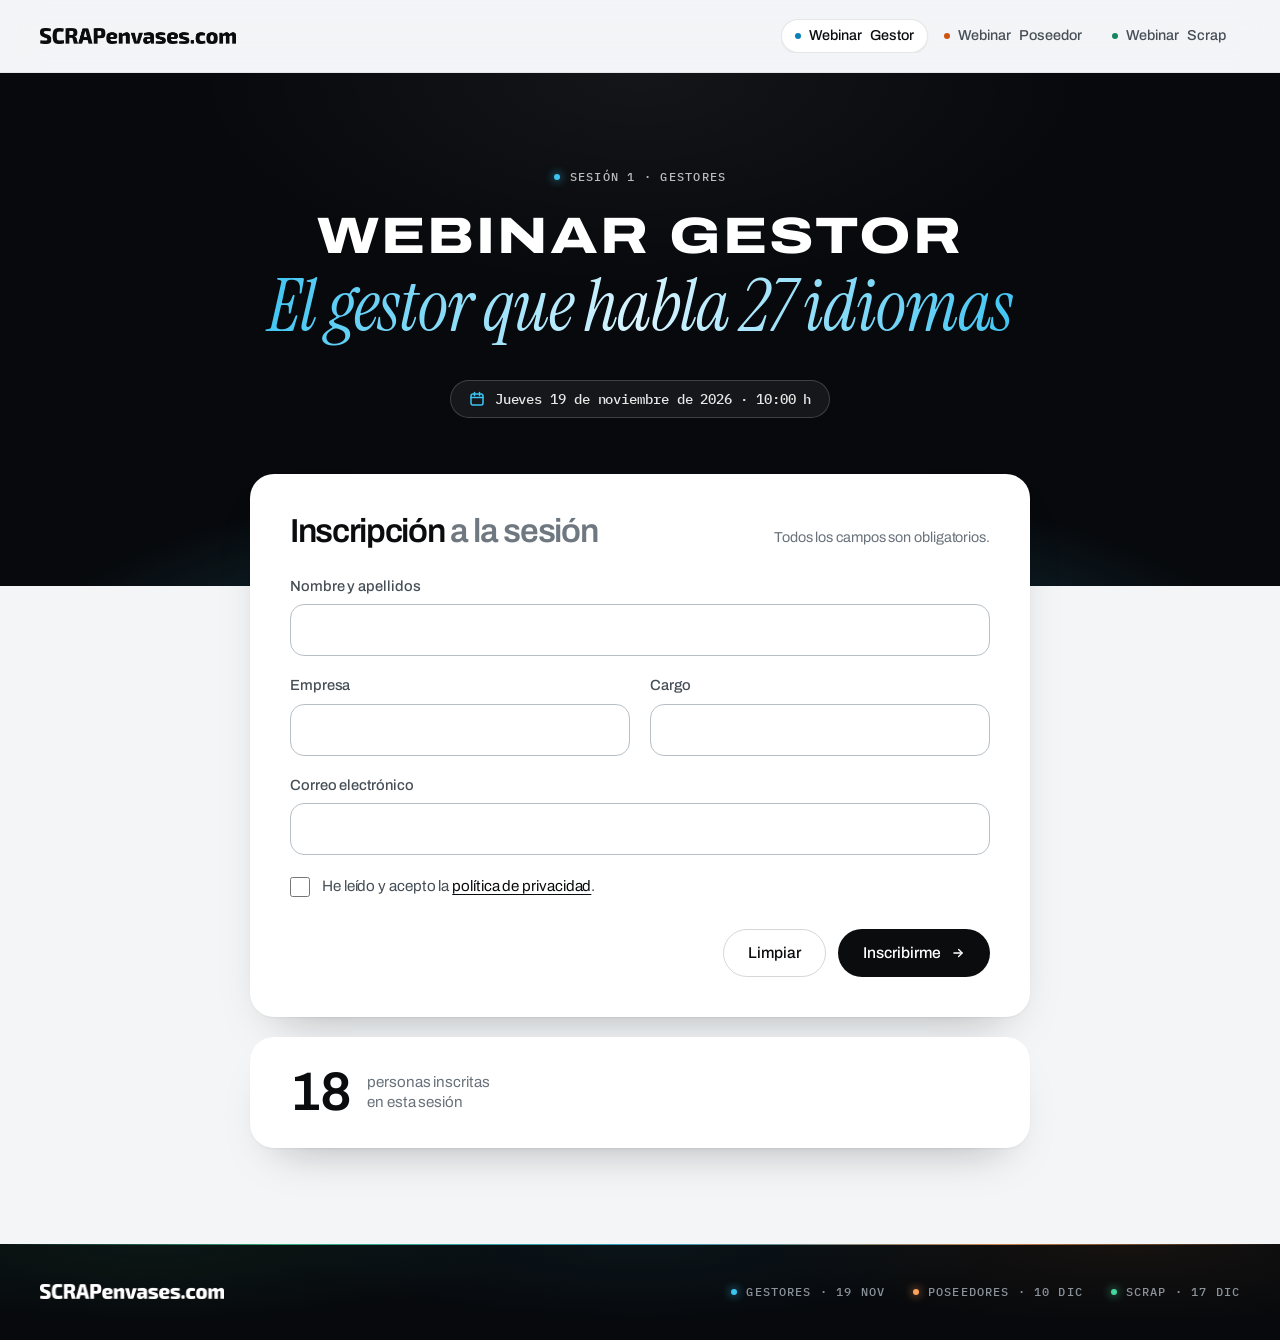
==== public/index.html @ 8e7fa00b "subida" ====
<!doctype html>
<html lang="es">
<head>
  <meta charset="utf-8">
  <meta name="viewport" content="width=device-width, initial-scale=1">
  <title>Webinars · SCRAPenvases.com</title>
  <link rel="icon" href="favicon.ico">
  <link rel="preconnect" href="https://fonts.googleapis.com">
  <link rel="preconnect" href="https://fonts.gstatic.com" crossorigin>
  <link rel="stylesheet" href="https://fonts.googleapis.com/css2?family=Archivo:wdth,wght@62..125,400..800&family=Instrument+Serif:ital@1&family=IBM+Plex+Mono:wght@500&display=swap">
  <link rel="stylesheet" href="styles.css">
</head>
<body>
  <header class="nav">
    <div class="wrap nav__in">
      <a class="nav__logo" href="#gestor" aria-label="SCRAPenvases.com — webinars">
        <img src="img/logo-scrapenvases.png" alt="SCRAPenvases.com" width="760" height="59">
      </a>
      <nav class="tabs" role="tablist" aria-label="Sesiones">
        <button type="button" class="tab s-gestor" role="tab" id="tab-gestor" aria-controls="panel-gestor" data-tab="gestor"><span class="tab-prefix">Webinar </span>Gestor</button>
        <button type="button" class="tab s-poseedor" role="tab" id="tab-poseedor" aria-controls="panel-poseedor" data-tab="poseedor"><span class="tab-prefix">Webinar </span>Poseedor</button>
        <button type="button" class="tab s-scrap" role="tab" id="tab-scrap" aria-controls="panel-scrap" data-tab="scrap"><span class="tab-prefix">Webinar </span>Scrap</button>
      </nav>
    </div>
  </header>

  <main>

    <!-- ============ SESIÓN 1 · WEBINAR GESTOR ============ -->
    <section class="panel s-gestor" role="tabpanel" id="panel-gestor" aria-labelledby="tab-gestor">
      <header class="hero">
        <div class="wrap">
          <p class="kicker">Sesión 1 · Gestores</p>
          <h1 class="hero__title">
            <span class="hero__a">Webinar Gestor</span>
            <span class="hero__b">El gestor que habla 27 idiomas</span>
          </h1>
          <p class="when">
            <svg aria-hidden="true" viewBox="0 0 16 16" width="16" height="16"><rect x="2" y="3" width="12" height="11" rx="2" fill="none" stroke="currentColor" stroke-width="1.5"/><path d="M2 6.5h12M5.5 1.5v3M10.5 1.5v3" stroke="currentColor" stroke-width="1.5" stroke-linecap="round"/></svg>
            <time datetime="2026-11-19T10:00">Jueves 19 de noviembre de 2026 · 10:00 h</time>
          </p>
        </div>
      </header>

      <div class="wrap wrap--narrow content">
        <form class="card" id="form-gestor" data-sesion="gestor" data-titulo="Sesión 1 · Gestores">
          <div class="card__head">
            <h2>Inscripción <span class="hl">a la sesión</span></h2>
            <p class="card__note">Todos los campos son obligatorios.</p>
          </div>

          <div class="grid">
            <div class="field full">
              <label for="gestor-nombre">Nombre y apellidos</label>
              <input id="gestor-nombre" name="nombre" type="text" autocomplete="name" required>
            </div>
            <div class="field">
              <label for="gestor-empresa">Empresa</label>
              <input id="gestor-empresa" name="empresa" type="text" autocomplete="organization" required>
            </div>
            <div class="field">
              <label for="gestor-cargo">Cargo</label>
              <input id="gestor-cargo" name="cargo" type="text" autocomplete="organization-title" required>
            </div>
            <div class="field full">
              <label for="gestor-correo">Correo electrónico</label>
              <input id="gestor-correo" name="correo" type="email" autocomplete="email" required>
            </div>
            <div class="field full check">
              <input id="gestor-privacidad" name="privacidad" type="checkbox" required>
              <label for="gestor-privacidad">He leído y acepto la <a href="https://scrapenvases.com/politica-privacidad" target="_blank" rel="noopener">política de privacidad</a>.</label>
            </div>
            <div class="hp" aria-hidden="true">
              <label for="gestor-web">No rellenar</label>
              <input id="gestor-web" name="web" type="text" tabindex="-1" autocomplete="off">
            </div>
          </div>

          <div class="actions">
            <button type="reset" class="btn btn--ghost">Limpiar</button>
            <button type="submit" class="btn btn--primary">Inscribirme</button>
          </div>
        </form>

        <div class="card done" data-done="gestor" tabindex="-1" hidden>
          <span class="done__check" aria-hidden="true"><svg viewBox="0 0 24 24" width="22" height="22" fill="none" stroke="currentColor" stroke-width="2.4" stroke-linecap="round" stroke-linejoin="round"><path d="m5 12.5 4.5 4.5L19 7.5"/></svg></span>
          <h2>Inscripción <span class="hl">confirmada</span></h2>
          <p class="done__text">Te esperamos en la Sesión 1 · Gestores, el jueves 19 de noviembre de 2026 a las 10:00 h.</p>
          <button type="button" class="btn btn--ghost" data-otra="gestor">Inscribir a otra persona</button>
        </div>

        <section class="card stat-public">
          <span class="stat__num" data-count="gestor">18</span>
          <span class="stat__label">personas inscritas<br>en esta sesión</span>
        </section>
      </div>
    </section>

    <!-- ============ SESIÓN 2 · WEBINAR POSEEDOR ============ -->
    <section class="panel s-poseedor" role="tabpanel" id="panel-poseedor" aria-labelledby="tab-poseedor" hidden>
      <header class="hero">
        <div class="wrap">
          <p class="kicker">Sesión 2 · Poseedores</p>
          <h1 class="hero__title">
            <span class="hero__a">Webinar Poseedor</span>
            <span class="hero__b">El incentivo que no llega</span>
          </h1>
          <p class="when">
            <svg aria-hidden="true" viewBox="0 0 16 16" width="16" height="16"><rect x="2" y="3" width="12" height="11" rx="2" fill="none" stroke="currentColor" stroke-width="1.5"/><path d="M2 6.5h12M5.5 1.5v3M10.5 1.5v3" stroke="currentColor" stroke-width="1.5" stroke-linecap="round"/></svg>
            <time datetime="2026-12-10T10:00">Jueves 10 de diciembre de 2026 · 10:00 h</time>
          </p>
        </div>
      </header>

      <div class="wrap wrap--narrow content">
        <form class="card" id="form-poseedor" data-sesion="poseedor" data-titulo="Sesión 2 · Poseedores">
          <div class="card__head">
            <h2>Inscripción <span class="hl">a la sesión</span></h2>
            <p class="card__note">Todos los campos son obligatorios.</p>
          </div>

          <div class="grid">
            <div class="field full">
              <label for="poseedor-nombre">Nombre y apellidos</label>
              <input id="poseedor-nombre" name="nombre" type="text" autocomplete="name" required>
            </div>
            <div class="field">
              <label for="poseedor-empresa">Empresa</label>
              <input id="poseedor-empresa" name="empresa" type="text" autocomplete="organization" required>
            </div>
            <div class="field">
              <label for="poseedor-cargo">Cargo</label>
              <input id="poseedor-cargo" name="cargo" type="text" autocomplete="organization-title" required>
            </div>
            <div class="field full">
              <label for="poseedor-correo">Correo electrónico</label>
              <input id="poseedor-correo" name="correo" type="email" autocomplete="email" required>
            </div>
            <div class="field full check">
              <input id="poseedor-privacidad" name="privacidad" type="checkbox" required>
              <label for="poseedor-privacidad">He leído y acepto la <a href="https://scrapenvases.com/politica-privacidad" target="_blank" rel="noopener">política de privacidad</a>.</label>
            </div>
            <div class="hp" aria-hidden="true">
              <label for="poseedor-web">No rellenar</label>
              <input id="poseedor-web" name="web" type="text" tabindex="-1" autocomplete="off">
            </div>
          </div>

          <div class="actions">
            <button type="reset" class="btn btn--ghost">Limpiar</button>
            <button type="submit" class="btn btn--primary">Inscribirme</button>
          </div>
        </form>

        <div class="card done" data-done="poseedor" tabindex="-1" hidden>
          <span class="done__check" aria-hidden="true"><svg viewBox="0 0 24 24" width="22" height="22" fill="none" stroke="currentColor" stroke-width="2.4" stroke-linecap="round" stroke-linejoin="round"><path d="m5 12.5 4.5 4.5L19 7.5"/></svg></span>
          <h2>Inscripción <span class="hl">confirmada</span></h2>
          <p class="done__text">Te esperamos en la Sesión 2 · Poseedores, el jueves 10 de diciembre de 2026 a las 10:00 h.</p>
          <button type="button" class="btn btn--ghost" data-otra="poseedor">Inscribir a otra persona</button>
        </div>

        <section class="card stat-public">
          <span class="stat__num" data-count="poseedor">24</span>
          <span class="stat__label">personas inscritas<br>en esta sesión</span>
        </section>
      </div>
    </section>

    <!-- ============ SESIÓN 3 · WEBINAR SCRAP ============ -->
    <section class="panel s-scrap" role="tabpanel" id="panel-scrap" aria-labelledby="tab-scrap" hidden>
      <header class="hero">
        <div class="wrap">
          <p class="kicker">Sesión 3 · SCRAP</p>
          <h1 class="hero__title">
            <span class="hero__a">Webinar Scrap</span>
            <span class="hero__b">El dato que no llega a tu plataforma</span>
          </h1>
          <p class="when">
            <svg aria-hidden="true" viewBox="0 0 16 16" width="16" height="16"><rect x="2" y="3" width="12" height="11" rx="2" fill="none" stroke="currentColor" stroke-width="1.5"/><path d="M2 6.5h12M5.5 1.5v3M10.5 1.5v3" stroke="currentColor" stroke-width="1.5" stroke-linecap="round"/></svg>
            <time datetime="2026-12-17T10:00">Jueves 17 de diciembre de 2026 · 10:00 h</time>
          </p>
        </div>
      </header>

      <div class="wrap wrap--narrow content">
        <form class="card" id="form-scrap" data-sesion="scrap" data-titulo="Sesión 3 · SCRAP">
          <div class="card__head">
            <h2>Inscripción <span class="hl">a la sesión</span></h2>
            <p class="card__note">Todos los campos son obligatorios.</p>
          </div>

          <div class="grid">
            <div class="field full">
              <label for="scrap-nombre">Nombre y apellidos</label>
              <input id="scrap-nombre" name="nombre" type="text" autocomplete="name" required>
            </div>
            <div class="field">
              <label for="scrap-empresa">Empresa</label>
              <input id="scrap-empresa" name="empresa" type="text" autocomplete="organization" required>
            </div>
            <div class="field">
              <label for="scrap-cargo">Cargo</label>
              <input id="scrap-cargo" name="cargo" type="text" autocomplete="organization-title" required>
            </div>
            <div class="field full">
              <label for="scrap-correo">Correo electrónico</label>
              <input id="scrap-correo" name="correo" type="email" autocomplete="email" required>
            </div>
            <div class="field full check">
              <input id="scrap-privacidad" name="privacidad" type="checkbox" required>
              <label for="scrap-privacidad">He leído y acepto la <a href="https://scrapenvases.com/politica-privacidad" target="_blank" rel="noopener">política de privacidad</a>.</label>
            </div>
            <div class="hp" aria-hidden="true">
              <label for="scrap-web">No rellenar</label>
              <input id="scrap-web" name="web" type="text" tabindex="-1" autocomplete="off">
            </div>
          </div>

          <div class="actions">
            <button type="reset" class="btn btn--ghost">Limpiar</button>
            <button type="submit" class="btn btn--primary">Inscribirme</button>
          </div>
        </form>

        <div class="card done" data-done="scrap" tabindex="-1" hidden>
          <span class="done__check" aria-hidden="true"><svg viewBox="0 0 24 24" width="22" height="22" fill="none" stroke="currentColor" stroke-width="2.4" stroke-linecap="round" stroke-linejoin="round"><path d="m5 12.5 4.5 4.5L19 7.5"/></svg></span>
          <h2>Inscripción <span class="hl">confirmada</span></h2>
          <p class="done__text">Te esperamos en la Sesión 3 · SCRAP, el jueves 17 de diciembre de 2026 a las 10:00 h.</p>
          <button type="button" class="btn btn--ghost" data-otra="scrap">Inscribir a otra persona</button>
        </div>

        <section class="card stat-public">
          <span class="stat__num" data-count="scrap">11</span>
          <span class="stat__label">personas inscritas<br>en esta sesión</span>
        </section>
      </div>
    </section>

  </main>

  <footer class="foot">
    <div class="wrap foot__in">
      <img src="img/logo-scrapenvases-blanco.png" alt="SCRAPenvases.com" width="760" height="59" loading="lazy">
      <ul class="foot__sessions">
        <li class="s-gestor">Gestores · 19 nov</li>
        <li class="s-poseedor">Poseedores · 10 dic</li>
        <li class="s-scrap">SCRAP · 17 dic</li>
      </ul>
    </div>
  </footer>

  <div class="toast" id="toast" role="status" aria-live="polite"></div>

  <script src="app.js"></script>
</body>
</html>
---- public/styles.css ----
/* ==========================================================
   Webinars · SCRAPenvases.com
   Versión sencilla del estilo de scrapenvases.com: fondo claro, tarjetas
   blancas, Archivo + IBM Plex Mono, píldoras negras con flecha, cabecera
   oscura con titular en dos voces y un color por perfil
   (gestores azul, poseedores naranja, SCRAP verde).
   ========================================================== */

:root {
  --paper: #f3f5f7;
  --white: #ffffff;
  --ink: #0b0c0e;
  --ink-2: #6f7881;          /* segundo tono de los titulares */
  --ink-soft: #464e56;
  --ink-faint: #69727b;
  --line: #dde2e7;
  --line-soft: #e9edf0;
  --field-line: #b7bfc6;
  --black: #07090c;

  --err: #a8321f;
  --err-bg: #fbeae6;

  --f-head: "Archivo", system-ui, -apple-system, "Segoe UI", sans-serif;
  --f-mono: "IBM Plex Mono", ui-monospace, monospace;
  --f-serif: "Instrument Serif", Georgia, serif;

  --radius: 24px;
  --ease: cubic-bezier(.16, 1, .3, 1);
  --shadow: 0 1px 2px rgba(11, 12, 14, .05), 0 24px 48px -28px rgba(11, 12, 14, .35);
  --nav-h: 72px;
}

/* Color de cada perfil: --acc sobre oscuro, --acc-ink sobre blanco */
.s-gestor   { --acc: #3cc4f2; --acc-pale: #d8f4ff; --acc-ink: #0a7fb5; }
.s-poseedor { --acc: #ffa25a; --acc-pale: #ffe7cc; --acc-ink: #cc5410; }
.s-scrap    { --acc: #45d69e; --acc-pale: #d4fbe7; --acc-ink: #13865d; }

*, *::before, *::after { box-sizing: border-box; }
html { background: var(--black); -webkit-text-size-adjust: 100%; }
body {
  display: flex;
  flex-direction: column;
  min-height: 100vh;
  margin: 0;
  background: var(--paper);
  color: var(--ink);
  font: 400 1.0625rem/1.6 var(--f-head);
  letter-spacing: -.005em;
  -webkit-font-smoothing: antialiased;
}
main { flex: 1; }
h1, h2 { margin: 0; font-weight: 600; line-height: 1.04; letter-spacing: -.035em; text-wrap: balance; }
p { margin: 0; }
:focus-visible { outline: 2px solid #0075a8; outline-offset: 3px; border-radius: 6px; }

.wrap { width: 100%; max-width: 1280px; margin: 0 auto; padding: 0 40px; }
.wrap--narrow { max-width: 860px; }
.hl { color: var(--ink-2); }

/* ---------- Barra superior ---------- */
.nav {
  position: sticky;
  top: 0;
  z-index: 50;
  background: rgba(243, 245, 247, .82);
  -webkit-backdrop-filter: saturate(1.6) blur(18px);
          backdrop-filter: saturate(1.6) blur(18px);
  border-bottom: 1px solid rgba(11, 12, 14, .06);
}
.nav__in {
  display: flex;
  align-items: center;
  flex-wrap: wrap;
  gap: 0 24px;
  min-height: var(--nav-h);
}
.nav__logo { flex: none; }
.nav__logo img { display: block; width: 196px; height: auto; }

.tabs {
  display: flex;
  gap: 2px;
  margin-left: auto;
  min-width: 0;
  overflow-x: auto;
  scrollbar-width: none;
}
.tab {
  display: inline-flex;
  align-items: center;
  gap: 8px;
  padding: 8px 14px;
  border: 0;
  border-radius: 999px;
  background: none;
  font: 500 .9rem/1.2 var(--f-head);
  color: var(--ink-soft);
  white-space: nowrap;
  cursor: pointer;
  transition: color .2s, background-color .2s;
}
.tab::before {
  content: "";
  flex: none;
  width: 6px;
  height: 6px;
  border-radius: 50%;
  background: var(--acc-ink);
}
.tab:hover { color: var(--ink); background: rgba(11, 12, 14, .05); }
.tab[aria-selected="true"] {
  color: var(--ink);
  background: var(--white);
  box-shadow: 0 1px 2px rgba(11, 12, 14, .06), inset 0 0 0 1px rgba(11, 12, 14, .1);
}

/* ---------- Cabecera oscura de cada sesión ---------- */
.panel[hidden] { display: none; }

.hero {
  position: relative;
  isolation: isolate;
  overflow: hidden;
  padding: 88px 0 168px;
  background: var(--black);
  color: #fff;
  text-align: center;
}
.hero::before {   /* luz del color del perfil al pie de la cabecera */
  content: "";
  position: absolute;
  inset: 0;
  z-index: -1;
  background:
    radial-gradient(70% 60% at 50% 120%, color-mix(in srgb, var(--acc) 34%, transparent), transparent 72%),
    radial-gradient(50% 60% at 50% 0%, rgba(255, 255, 255, .05), transparent 70%);
}
.kicker {
  display: inline-flex;
  align-items: center;
  gap: 10px;
  font: 500 .78rem/1.4 var(--f-mono);
  letter-spacing: .1em;
  text-transform: uppercase;
  color: rgba(255, 255, 255, .72);
}
.kicker::before {
  content: "";
  width: 6px;
  height: 6px;
  border-radius: 50%;
  background: var(--acc);
  box-shadow: 0 0 10px var(--acc);
}
.hero__title {
  display: flex;
  flex-direction: column;
  align-items: center;
  margin: 22px 0 30px;
  line-height: 1;
  letter-spacing: 0;
}
.hero__a {
  font: 800 clamp(1.5rem, 4vw, 3.2rem)/1.05 var(--f-head);
  font-stretch: 125%;
  font-variation-settings: "wdth" 125;
  letter-spacing: .04em;
  text-transform: uppercase;
  color: #fff;
}
.hero__b {
  max-width: 14em;
  margin-top: .08em;
  padding: 0 .12em .12em;
  font: italic 400 clamp(2.4rem, 5.6vw, 5rem)/1 var(--f-serif);
  letter-spacing: -.015em;
  text-wrap: balance;
  background: linear-gradient(100deg, var(--acc) 0%, var(--acc-pale) 50%, var(--acc) 100%);
  -webkit-background-clip: text;
          background-clip: text;
  color: transparent;
}
.when {
  display: inline-flex;
  align-items: center;
  gap: 10px;
  padding: 10px 18px;
  border: 1px solid rgba(255, 255, 255, .18);
  border-radius: 999px;
  background: rgba(255, 255, 255, .06);
  font: 500 .85rem/1.2 var(--f-mono);
  color: rgba(255, 255, 255, .9);
}
.when svg { flex: none; color: var(--acc); }

/* ---------- Tarjetas ---------- */
.content {
  position: relative;
  display: grid;
  gap: 20px;
  margin-top: -112px;
  padding-bottom: 96px;
}
.card {
  padding: 40px;
  border-radius: var(--radius);
  background: var(--white);
  box-shadow: var(--shadow);
}
.card__head {
  display: flex;
  align-items: baseline;
  justify-content: space-between;
  flex-wrap: wrap;
  gap: 8px 16px;
  margin-bottom: 28px;
}
.card__head h2 { font-size: clamp(1.6rem, 2.6vw, 2.1rem); letter-spacing: -.04em; }
.card__note { font-size: .9rem; color: var(--ink-faint); }

/* ---------- Campos ---------- */
.grid {
  display: grid;
  grid-template-columns: repeat(2, minmax(0, 1fr));
  gap: 20px;
}
.full { grid-column: 1 / -1; }
.field { display: flex; flex-direction: column; gap: 8px; min-width: 0; }
.field label { font: 500 .92rem/1.3 var(--f-head); color: var(--ink-soft); }
.field input {
  width: 100%;
  min-height: 52px;
  padding: 13px 18px;
  font: 400 1rem/1.4 var(--f-head);
  color: var(--ink);
  background: var(--white);
  border: 1px solid var(--field-line);
  border-radius: 14px;
  transition: border-color .2s, box-shadow .2s;
}
.field input:hover { border-color: #7d878f; }
.field input:focus {
  outline: none;
  border-color: var(--ink);
  box-shadow: 0 0 0 4px var(--acc-pale);
}
.field input:user-invalid { border-color: var(--err); background: var(--err-bg); }

/* ---------- Botones píldora ---------- */
.actions {
  display: flex;
  justify-content: flex-end;
  flex-wrap: wrap;
  gap: 12px;
  margin-top: 32px;
}
.btn {
  display: inline-flex;
  align-items: center;
  justify-content: center;
  gap: 10px;
  padding: 15px 24px;
  font: 500 .98rem/1 var(--f-head);
  border: 1px solid transparent;
  border-radius: 999px;
  cursor: pointer;
  transition: background-color .25s, color .25s, border-color .25s, transform .4s var(--ease);
}
.btn:active { transform: translateY(1px); }
.btn--primary { background: var(--ink); color: #fff; }
.btn--primary:hover { background: #2a2d31; }
.btn--primary::after {
  content: "";
  flex: none;
  width: 14px;
  height: 14px;
  background: currentColor;
  -webkit-mask: url("data:image/svg+xml,%3Csvg xmlns='http://www.w3.org/2000/svg' viewBox='0 0 24 24' fill='none' stroke='black' stroke-width='2.2' stroke-linecap='round' stroke-linejoin='round'%3E%3Cpath d='M5 12h14'/%3E%3Cpath d='m13 6 6 6-6 6'/%3E%3C/svg%3E") center / contain no-repeat;
          mask: url("data:image/svg+xml,%3Csvg xmlns='http://www.w3.org/2000/svg' viewBox='0 0 24 24' fill='none' stroke='black' stroke-width='2.2' stroke-linecap='round' stroke-linejoin='round'%3E%3Cpath d='M5 12h14'/%3E%3Cpath d='m13 6 6 6-6 6'/%3E%3C/svg%3E") center / contain no-repeat;
  transition: transform .4s var(--ease);
}
.btn--primary:hover::after { transform: translateX(3px); }
.btn--ghost { background: transparent; color: var(--ink); border-color: rgba(11, 12, 14, .16); }
.btn--ghost:hover { background: var(--paper); border-color: rgba(11, 12, 14, .3); }

.btn--sm { padding: 10px 16px; font-size: .86rem; }
.btn:disabled { opacity: .6; cursor: progress; }

/* ---------- Privacidad y campo trampa ---------- */
.check { flex-direction: row; align-items: flex-start; gap: 12px; }
.check input {
  flex: none;
  width: 20px;
  height: 20px;
  min-height: 0;
  margin: 2px 0 0;
  padding: 0;
  accent-color: var(--ink);
  cursor: pointer;
}
.check label { font: 400 .95rem/1.5 var(--f-head); color: var(--ink-soft); cursor: pointer; }
.check a { color: var(--ink); text-underline-offset: .22em; }
.hp { position: absolute; left: -9999px; width: 1px; height: 1px; overflow: hidden; }

/* ---------- Inscripción confirmada ---------- */
.done { display: flex; flex-direction: column; align-items: flex-start; gap: 14px; }
.done[hidden] { display: none; }
.done:focus { outline: none; }
.done__check {
  display: grid;
  place-items: center;
  width: 44px;
  height: 44px;
  border-radius: 50%;
  background: var(--acc-pale);
  color: var(--acc-ink);
}
.done h2 { font-size: clamp(1.6rem, 2.6vw, 2.1rem); letter-spacing: -.04em; }
.done__text { max-width: 52ch; color: var(--ink-soft); }
.done .btn { margin-top: 8px; }

/* ---------- Contador de inscritos ---------- */
.stat-public { display: flex; align-items: center; gap: 18px; padding-top: 28px; padding-bottom: 28px; }
.stat__num {
  font: 600 clamp(2.6rem, 5vw, 3.4rem)/1 var(--f-head);
  letter-spacing: -.045em;
  font-variant-numeric: tabular-nums;
  color: var(--ink);
}
.stat__label { font-size: .95rem; line-height: 1.35; color: var(--ink-faint); }

/* ---------- Panel privado (inscritos.php) ---------- */
.nav__title {
  font: 500 .78rem/1.4 var(--f-mono);
  letter-spacing: .1em;
  text-transform: uppercase;
  color: var(--ink-faint);
}
.nav__out { margin: 0 0 0 auto; }
.admin { display: grid; grid-template-columns: minmax(0, 1fr); align-content: start; gap: 20px; padding-top: 48px; padding-bottom: 96px; }
.admin h1 { font-size: clamp(1.9rem, 3.4vw, 2.6rem); letter-spacing: -.045em; }
.admin__login { width: 100%; max-width: 460px; margin: 40px auto 0; display: grid; align-content: start; gap: 22px; }
.admin__login .actions { margin-top: 0; }
.admin__head { display: flex; align-items: center; justify-content: space-between; flex-wrap: wrap; gap: 16px; }
.admin__text { font-size: .92rem; color: var(--ink-faint); }
.admin code { font: 500 .85em/1 var(--f-mono); padding: 2px 6px; border-radius: 6px; background: var(--line-soft); }
.form-error { color: var(--err); font-size: .92rem; }

.stats { display: grid; grid-template-columns: repeat(3, minmax(0, 1fr)); gap: 20px; }
.stat {
  display: flex;
  flex-direction: column;
  gap: 10px;
  padding: 28px;
  color: inherit;
  text-decoration: none;
  transition: transform .4s var(--ease);
}
.stat:hover { transform: translateY(-3px); }
.kicker--light { color: var(--ink-faint); }
.kicker--light::before { background: var(--acc-ink); box-shadow: none; }

.list-head { display: flex; align-items: center; gap: 12px; margin-bottom: 12px; }
.list-head h2 { font-size: 1.25rem; letter-spacing: -.03em; line-height: 1.25; }
.count {
  flex: none;
  padding: 5px 10px;
  border-radius: 999px;
  background: var(--acc-pale);
  color: var(--ink);
  font: 500 .78rem/1 var(--f-mono);
}
.empty { padding: 8px 0; font-size: .95rem; color: var(--ink-faint); }
.table-wrap { overflow-x: auto; margin: 0 -8px; }
table { width: 100%; border-collapse: collapse; font-size: .95rem; }
th {
  padding: 10px 8px;
  text-align: left;
  font: 500 .7rem/1.3 var(--f-mono);
  letter-spacing: .08em;
  text-transform: uppercase;
  color: var(--ink-faint);
  white-space: nowrap;
}
td { padding: 12px 8px; border-top: 1px solid var(--line-soft); vertical-align: top; white-space: nowrap; }
td.num { font: 500 .8rem/1.6 var(--f-mono); color: var(--ink-faint); white-space: nowrap; }

/* ---------- Pie ---------- */
.foot {
  position: relative;
  background:
    radial-gradient(40% 120% at 12% 0%, rgba(69, 214, 158, .07), transparent 70%),
    radial-gradient(40% 120% at 50% 0%, rgba(60, 196, 242, .06), transparent 70%),
    radial-gradient(40% 120% at 88% 0%, rgba(255, 162, 90, .06), transparent 70%),
    var(--black);
}
.foot::before {   /* hilo con los tres colores del core */
  content: "";
  position: absolute;
  top: 0;
  left: 0;
  right: 0;
  height: 1px;
  background: linear-gradient(90deg, transparent, #45d69e 22%, #3cc4f2 50%, #ffa25a 78%, transparent);
  opacity: .75;
}
.foot__in {
  display: flex;
  align-items: center;
  justify-content: space-between;
  flex-wrap: wrap;
  gap: 20px 40px;
  padding-top: 40px;
  padding-bottom: 40px;
}
.foot__in img { display: block; width: 184px; height: auto; }
.foot__sessions {
  display: flex;
  flex-wrap: wrap;
  gap: 10px 28px;
  margin: 0;
  padding: 0;
  list-style: none;
  font: 500 .72rem/1.4 var(--f-mono);
  letter-spacing: .1em;
  text-transform: uppercase;
  color: #8a929a;
}
.foot__sessions li { display: inline-flex; align-items: center; gap: 9px; }
.foot__sessions li::before {
  content: "";
  width: 6px;
  height: 6px;
  border-radius: 50%;
  background: var(--acc);
  box-shadow: 0 0 10px var(--acc);
}

/* ---------- Aviso flotante ---------- */
.toast {
  position: fixed;
  left: 50%;
  bottom: 24px;
  z-index: 60;
  max-width: calc(100vw - 32px);
  padding: 12px 20px;
  border-radius: 999px;
  background: var(--ink);
  color: #fff;
  font: 500 .92rem/1.3 var(--f-head);
  box-shadow: var(--shadow);
  opacity: 0;
  pointer-events: none;
  transform: translate(-50%, 12px);
  transition: opacity .25s, transform .4s var(--ease);
}
.toast.show { opacity: 1; transform: translate(-50%, 0); }

/* ---------- Responsive ---------- */
@media (max-width: 760px) {
  .wrap { padding: 0 20px; }
  .hero { padding: 64px 0 144px; }
  .content { margin-top: -96px; padding-bottom: 64px; }
  .card { padding: 28px 22px; border-radius: 20px; }
  .grid { grid-template-columns: 1fr; }
  .stats { grid-template-columns: 1fr; gap: 12px; }
  .admin { padding-top: 32px; }
}
@media (max-width: 560px) {
  .wrap { padding: 0 16px; }
  .nav__in { padding-top: 14px; padding-bottom: 6px; row-gap: 6px; min-height: 0; }
  .nav__logo img { width: 164px; }
  .tabs { margin-left: -14px; }
  .tab-prefix { display: none; }
  .when { gap: 8px; padding: 8px 14px; font-size: .72rem; }
  .actions .btn { flex: 1; }
  .nav__title { display: none; }
}

@media (prefers-reduced-motion: reduce) {
  * { transition: none !important; }
}
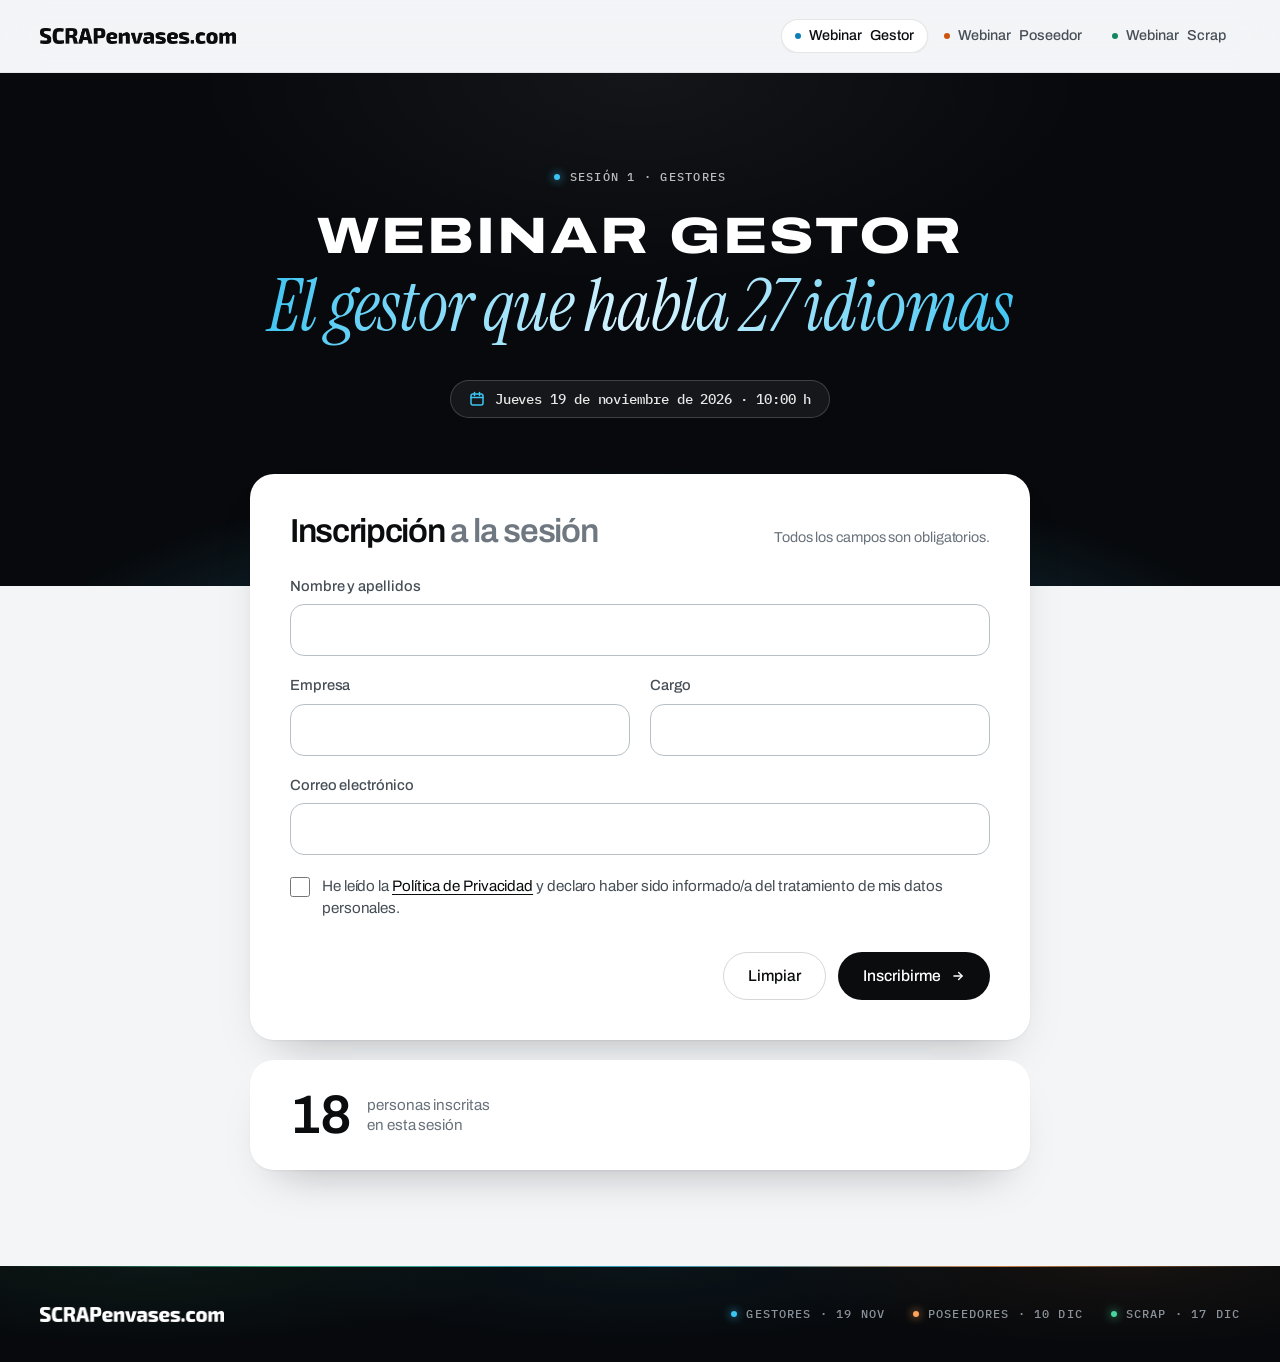
==== commit 6f9b3ba7: "Añade la página de Política de Privacidad de los webinars - Nueva página politica-privacidad.html co" ====
--- a/public/index.html
+++ b/public/index.html
@@ -68,7 +68,7 @@
             </div>
             <div class="field full check">
               <input id="gestor-privacidad" name="privacidad" type="checkbox" required>
-              <label for="gestor-privacidad">He leído y acepto la <a href="https://scrapenvases.com/politica-privacidad" target="_blank" rel="noopener">política de privacidad</a>.</label>
+              <label for="gestor-privacidad">He leído la <a href="politica-privacidad.html" target="_blank" rel="noopener">Política de Privacidad</a> y declaro haber sido informado/a del tratamiento de mis datos personales.</label>
             </div>
             <div class="hp" aria-hidden="true">
               <label for="gestor-web">No rellenar</label>
@@ -138,7 +138,7 @@
             </div>
             <div class="field full check">
               <input id="poseedor-privacidad" name="privacidad" type="checkbox" required>
-              <label for="poseedor-privacidad">He leído y acepto la <a href="https://scrapenvases.com/politica-privacidad" target="_blank" rel="noopener">política de privacidad</a>.</label>
+              <label for="poseedor-privacidad">He leído la <a href="politica-privacidad.html" target="_blank" rel="noopener">Política de Privacidad</a> y declaro haber sido informado/a del tratamiento de mis datos personales.</label>
             </div>
             <div class="hp" aria-hidden="true">
               <label for="poseedor-web">No rellenar</label>
@@ -208,7 +208,7 @@
             </div>
             <div class="field full check">
               <input id="scrap-privacidad" name="privacidad" type="checkbox" required>
-              <label for="scrap-privacidad">He leído y acepto la <a href="https://scrapenvases.com/politica-privacidad" target="_blank" rel="noopener">política de privacidad</a>.</label>
+              <label for="scrap-privacidad">He leído la <a href="politica-privacidad.html" target="_blank" rel="noopener">Política de Privacidad</a> y declaro haber sido informado/a del tratamiento de mis datos personales.</label>
             </div>
             <div class="hp" aria-hidden="true">
               <label for="scrap-web">No rellenar</label>
--- a/public/styles.css
+++ b/public/styles.css
@@ -264,6 +264,7 @@
   font: 500 .98rem/1 var(--f-head);
   border: 1px solid transparent;
   border-radius: 999px;
+  text-decoration: none;
   cursor: pointer;
   transition: background-color .25s, color .25s, border-color .25s, transform .4s var(--ease);
 }
@@ -385,6 +386,109 @@
 }
 td { padding: 12px 8px; border-top: 1px solid var(--line-soft); vertical-align: top; white-space: nowrap; }
 td.num { font: 500 .8rem/1.6 var(--f-mono); color: var(--ink-faint); white-space: nowrap; }
+
+/* ---------- Política de Privacidad (politica-privacidad.html) ---------- */
+.legal { padding-top: 48px; padding-bottom: 96px; }
+.legal__head { margin-bottom: 28px; }
+.legal__head h1 {
+  display: flex;
+  flex-direction: column;
+  margin: 14px 0 12px;
+  font-size: clamp(2rem, 4.4vw, 3.2rem);
+  letter-spacing: -.045em;
+}
+.legal__meta { font-size: .92rem; color: var(--ink-faint); }
+
+.prose { padding: 48px; font-size: 1rem; line-height: 1.7; color: var(--ink-soft); }
+.prose > * + * { margin-top: 14px; }
+.prose h2 {
+  margin-top: 48px;
+  padding-top: 24px;
+  border-top: 1px solid var(--line-soft);
+  font: 600 .95rem/1.4 var(--f-head);
+  letter-spacing: .04em;
+  text-transform: uppercase;
+  color: var(--ink);
+  scroll-margin-top: calc(var(--nav-h) + 16px);
+}
+.prose h3 {
+  margin-top: 28px;
+  font: 600 1.08rem/1.35 var(--f-head);
+  letter-spacing: -.01em;
+  color: var(--ink);
+  scroll-margin-top: calc(var(--nav-h) + 16px);
+}
+.prose h2 + *, .prose h3 + * { margin-top: 10px; }
+.prose strong { font-weight: 600; color: var(--ink); }
+.prose a { color: var(--ink); text-underline-offset: .2em; overflow-wrap: anywhere; }
+.prose a:hover { color: var(--ink-2); }
+.prose ul { margin-bottom: 0; padding-left: 1.25em; }
+.prose li + li { margin-top: 8px; }
+.prose .authorities { font-size: .92rem; }
+.prose .authorities li + li { margin-top: 4px; }
+.prose .contact { list-style: none; padding-left: 0; }
+.prose .contact li + li { margin-top: 4px; }
+.prose__lead {
+  margin-top: 36px;
+  font: 500 .78rem/1.4 var(--f-mono);
+  letter-spacing: .1em;
+  text-transform: uppercase;
+  color: var(--ink-faint);
+}
+
+.toc { padding: 24px 28px; border-radius: 16px; background: var(--paper); }
+.toc h2 {
+  margin: 0;
+  padding: 0;
+  border: 0;
+  font: 500 .78rem/1.4 var(--f-mono);
+  letter-spacing: .1em;
+  color: var(--ink-faint);
+}
+.toc ol { margin: 14px 0 0; padding-left: 1.6em; columns: 2; column-gap: 40px; font-size: .95rem; }
+.toc li { break-inside: avoid; }
+.toc li + li { margin-top: 6px; }
+.toc a { text-decoration: none; }
+.toc a:hover { text-decoration: underline; }
+
+.activity { overflow-x: auto; margin-top: 24px; border: 1px solid var(--line); border-radius: 14px; }
+.activity table { width: 100%; border-collapse: collapse; font-size: .95rem; }
+.activity__label {
+  margin: 0;
+  padding: 10px 18px 0;
+  font: 500 .72rem/1.4 var(--f-mono);
+  letter-spacing: .1em;
+  text-transform: uppercase;
+  color: var(--ink-faint);
+  background: var(--paper);
+}
+.activity caption {
+  padding: 14px 18px;
+  text-align: left;
+  font: 600 .9rem/1.4 var(--f-head);
+  letter-spacing: .03em;
+  text-transform: uppercase;
+  color: var(--ink);
+  background: var(--paper);
+  border-bottom: 1px solid var(--line);
+}
+.activity th,
+.activity td {
+  padding: 12px 18px;
+  border-top: 1px solid var(--line-soft);
+  vertical-align: top;
+  white-space: normal;
+  text-align: left;
+}
+.activity tr:first-child th,
+.activity tr:first-child td { border-top: 0; }
+.activity th {
+  width: 30%;
+  font: 500 .92rem/1.5 var(--f-head);
+  letter-spacing: 0;
+  text-transform: none;
+  color: var(--ink);
+}
 
 /* ---------- Pie ---------- */
 .foot {
@@ -466,6 +570,12 @@
   .grid { grid-template-columns: 1fr; }
   .stats { grid-template-columns: 1fr; gap: 12px; }
   .admin { padding-top: 32px; }
+  .legal { padding-top: 32px; padding-bottom: 64px; }
+  .prose { padding: 28px 22px; }
+  .toc { padding: 20px; }
+  .toc ol { columns: 1; }
+  .activity th, .activity td { display: block; width: auto; }
+  .activity td { padding-top: 0; border-top: 0; }
 }
 @media (max-width: 560px) {
   .wrap { padding: 0 16px; }
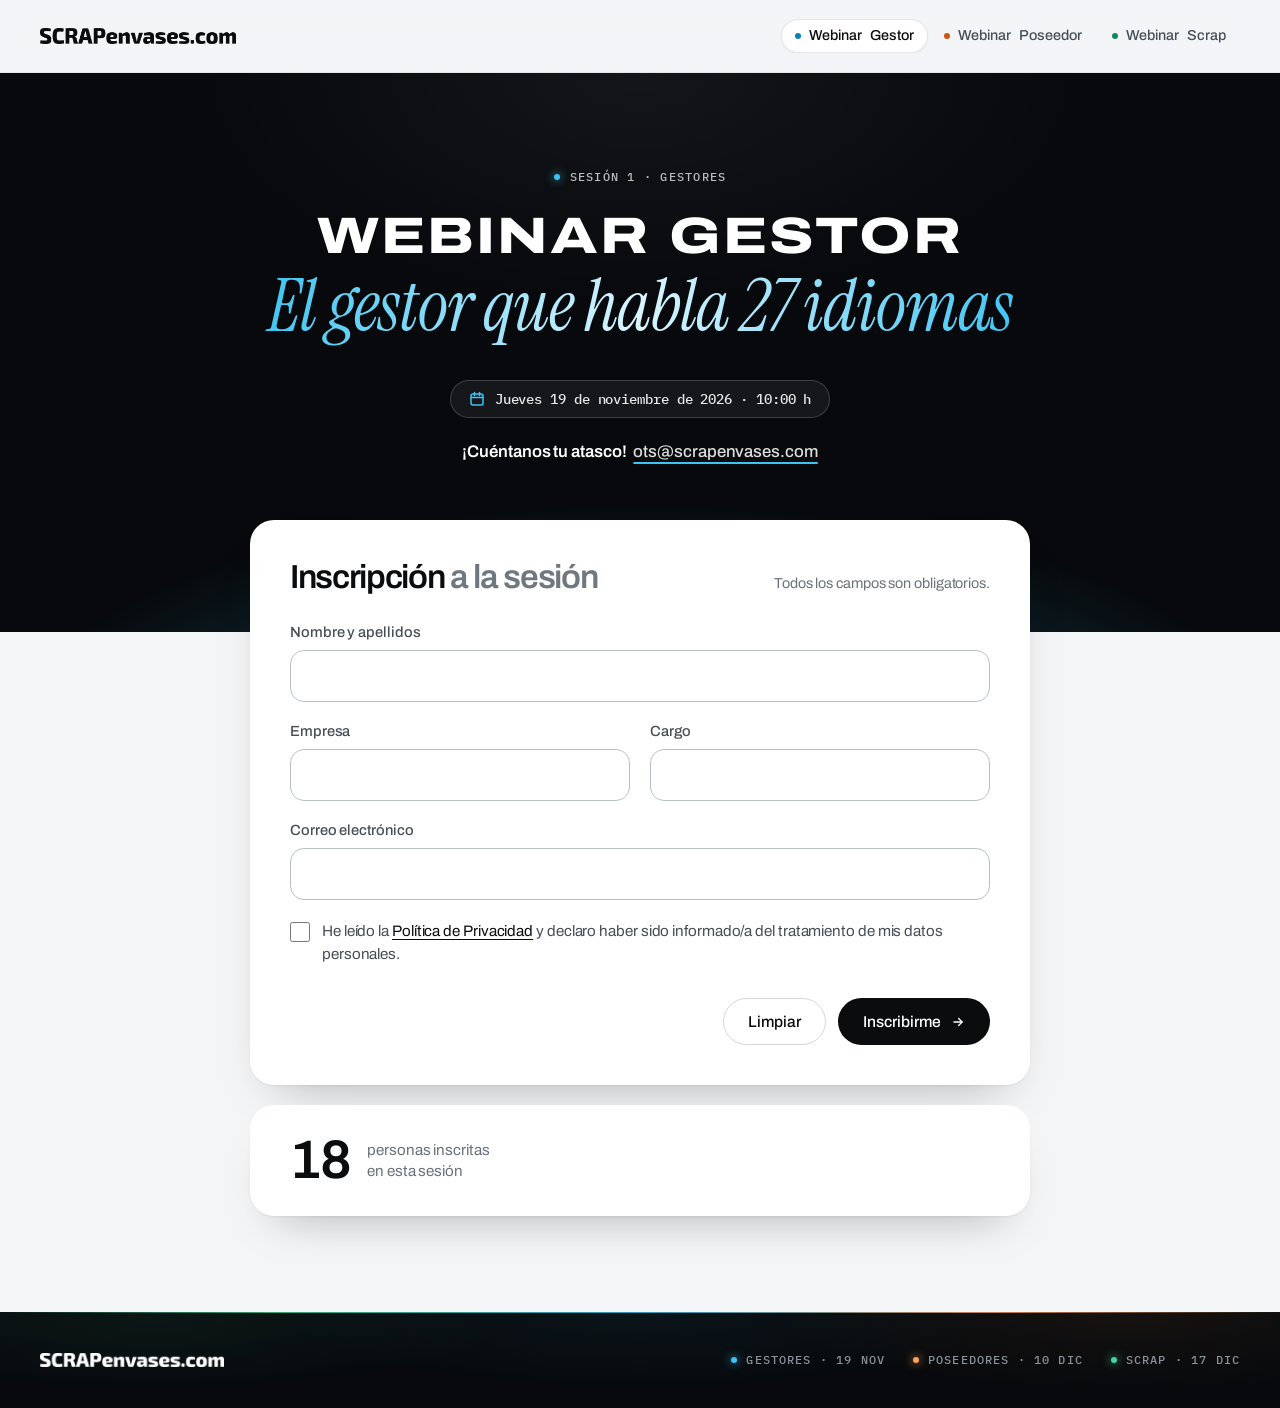
==== commit 63dd1a0d: "Añade correo de confirmación y «¡Cuéntanos tu atasco!» - Correo a quien se inscribe: «Gracias por in" ====
--- a/public/index.html
+++ b/public/index.html
@@ -8,7 +8,7 @@
   <link rel="preconnect" href="https://fonts.googleapis.com">
   <link rel="preconnect" href="https://fonts.gstatic.com" crossorigin>
   <link rel="stylesheet" href="https://fonts.googleapis.com/css2?family=Archivo:wdth,wght@62..125,400..800&family=Instrument+Serif:ital@1&family=IBM+Plex+Mono:wght@500&display=swap">
-  <link rel="stylesheet" href="styles.css">
+  <link rel="stylesheet" href="styles.css?v=20261106b">
 </head>
 <body>
   <header class="nav">
@@ -39,6 +39,7 @@
             <svg aria-hidden="true" viewBox="0 0 16 16" width="16" height="16"><rect x="2" y="3" width="12" height="11" rx="2" fill="none" stroke="currentColor" stroke-width="1.5"/><path d="M2 6.5h12M5.5 1.5v3M10.5 1.5v3" stroke="currentColor" stroke-width="1.5" stroke-linecap="round"/></svg>
             <time datetime="2026-11-19T10:00">Jueves 19 de noviembre de 2026 · 10:00 h</time>
           </p>
+          <p class="atasco">¡Cuéntanos tu atasco! <a href="mailto:ots@scrapenvases.com">ots@scrapenvases.com</a></p>
         </div>
       </header>
 
@@ -109,6 +110,7 @@
             <svg aria-hidden="true" viewBox="0 0 16 16" width="16" height="16"><rect x="2" y="3" width="12" height="11" rx="2" fill="none" stroke="currentColor" stroke-width="1.5"/><path d="M2 6.5h12M5.5 1.5v3M10.5 1.5v3" stroke="currentColor" stroke-width="1.5" stroke-linecap="round"/></svg>
             <time datetime="2026-12-10T10:00">Jueves 10 de diciembre de 2026 · 10:00 h</time>
           </p>
+          <p class="atasco">¡Cuéntanos tu atasco! <a href="mailto:ots@scrapenvases.com">ots@scrapenvases.com</a></p>
         </div>
       </header>
 
@@ -179,6 +181,7 @@
             <svg aria-hidden="true" viewBox="0 0 16 16" width="16" height="16"><rect x="2" y="3" width="12" height="11" rx="2" fill="none" stroke="currentColor" stroke-width="1.5"/><path d="M2 6.5h12M5.5 1.5v3M10.5 1.5v3" stroke="currentColor" stroke-width="1.5" stroke-linecap="round"/></svg>
             <time datetime="2026-12-17T10:00">Jueves 17 de diciembre de 2026 · 10:00 h</time>
           </p>
+          <p class="atasco">¡Cuéntanos tu atasco! <a href="mailto:ots@scrapenvases.com">ots@scrapenvases.com</a></p>
         </div>
       </header>
 
@@ -251,6 +254,6 @@
 
   <div class="toast" id="toast" role="status" aria-live="polite"></div>
 
-  <script src="app.js"></script>
+  <script src="app.js?v=20261106"></script>
 </body>
 </html>
--- a/public/styles.css
+++ b/public/styles.css
@@ -193,6 +193,23 @@
   color: rgba(255, 255, 255, .9);
 }
 .when svg { flex: none; color: var(--acc); }
+.atasco {
+  margin-top: 22px;
+  font: 600 1.05rem/1.4 var(--f-head);
+  color: #fff;
+}
+.atasco a {
+  margin-left: 4px;
+  font-weight: 500;
+  color: rgba(255, 255, 255, .86);
+  text-decoration: underline;
+  text-decoration-color: var(--acc);
+  text-decoration-thickness: 2px;
+  text-underline-offset: .28em;
+  transition: color .2s;
+}
+.atasco a:hover { color: var(--acc); }
+.hero :focus-visible { outline-color: #fff; }
 
 /* ---------- Tarjetas ---------- */
 .content {
@@ -345,6 +362,7 @@
 .admin__login .actions { margin-top: 0; }
 .admin__head { display: flex; align-items: center; justify-content: space-between; flex-wrap: wrap; gap: 16px; }
 .admin__text { font-size: .92rem; color: var(--ink-faint); }
+.admin__text a { color: var(--ink); text-underline-offset: .2em; }
 .admin code { font: 500 .85em/1 var(--f-mono); padding: 2px 6px; border-radius: 6px; background: var(--line-soft); }
 .form-error { color: var(--err); font-size: .92rem; }
 
@@ -429,27 +447,12 @@
 .prose .contact { list-style: none; padding-left: 0; }
 .prose .contact li + li { margin-top: 4px; }
 .prose__lead {
-  margin-top: 36px;
+  margin-top: 0;
   font: 500 .78rem/1.4 var(--f-mono);
   letter-spacing: .1em;
   text-transform: uppercase;
   color: var(--ink-faint);
 }
-
-.toc { padding: 24px 28px; border-radius: 16px; background: var(--paper); }
-.toc h2 {
-  margin: 0;
-  padding: 0;
-  border: 0;
-  font: 500 .78rem/1.4 var(--f-mono);
-  letter-spacing: .1em;
-  color: var(--ink-faint);
-}
-.toc ol { margin: 14px 0 0; padding-left: 1.6em; columns: 2; column-gap: 40px; font-size: .95rem; }
-.toc li { break-inside: avoid; }
-.toc li + li { margin-top: 6px; }
-.toc a { text-decoration: none; }
-.toc a:hover { text-decoration: underline; }
 
 .activity { overflow-x: auto; margin-top: 24px; border: 1px solid var(--line); border-radius: 14px; }
 .activity table { width: 100%; border-collapse: collapse; font-size: .95rem; }
@@ -572,8 +575,6 @@
   .admin { padding-top: 32px; }
   .legal { padding-top: 32px; padding-bottom: 64px; }
   .prose { padding: 28px 22px; }
-  .toc { padding: 20px; }
-  .toc ol { columns: 1; }
   .activity th, .activity td { display: block; width: auto; }
   .activity td { padding-top: 0; border-top: 0; }
 }
